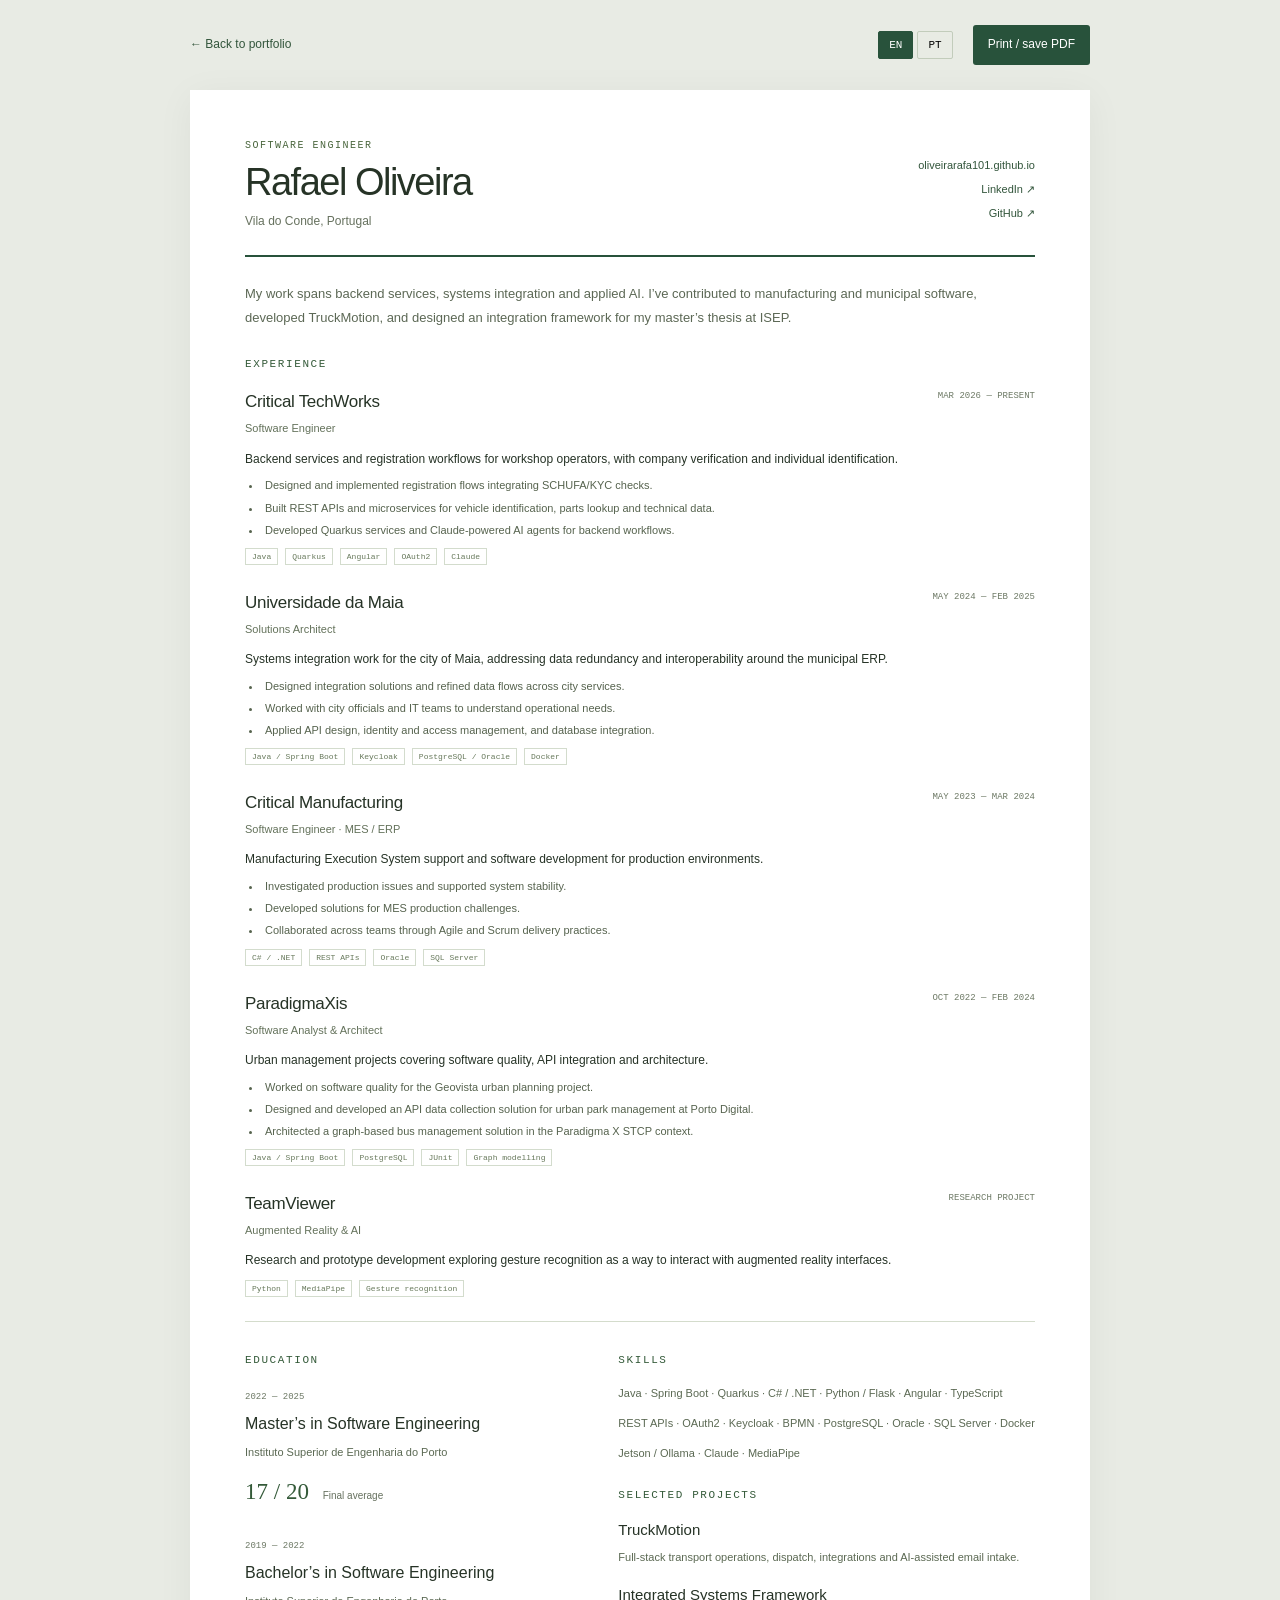
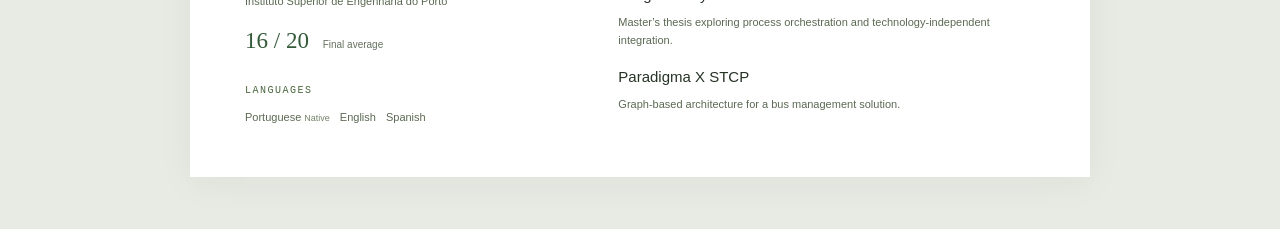
==== resume.html @ ce2b5e7f "Enrich portfolio with career history, bilingual content and resume" ====
<!doctype html><html lang="en"><head><meta charset="utf-8"><meta name="viewport" content="width=device-width,initial-scale=1"><meta name="robots" content="noindex"><title>Rafael Oliveira · Professional profile</title><link rel="icon" href="./assets/favicon.svg"><link rel="stylesheet" href="./resume.css"><script src="./i18n.js" defer></script><script src="./resume.js" defer></script></head><body><div class="resume-toolbar"><a href="./index.html">← <span>Back to portfolio</span></a><div class="language-control" role="group" aria-label="Language"><button data-language="en" aria-pressed="true">EN</button><button data-language="pt" aria-pressed="false">PT</button></div><button id="print-resume">Print / save PDF</button></div><main class="resume-sheet"><header class="resume-heading"><div><p class="micro">SOFTWARE ENGINEER</p><h1>Rafael Oliveira</h1><p>Vila do Conde, Portugal</p></div><div class="resume-links"><a href="https://oliveirarafa101.github.io">oliveirarafa101.github.io</a><a href="https://www.linkedin.com/in/rafael-oliveira-3a3119241/">LinkedIn ↗</a><a href="https://github.com/oliveirarafa101">GitHub ↗</a></div></header><p class="resume-intro">My work spans backend services, systems integration and applied AI. I’ve contributed to manufacturing and municipal software, developed TruckMotion, and designed an integration framework for my master’s thesis at ISEP.</p><section><h2>EXPERIENCE</h2><article class="resume-role"><header><span class="role-date">MAR 2026 — PRESENT</span><span class="role-title"><strong>Critical TechWorks</strong><span>Software Engineer</span></span></header><div class="role-body"><p>Backend services and registration workflows for workshop operators, with company verification and individual identification.</p><ul><li>Designed and implemented registration flows integrating SCHUFA/KYC checks.</li><li>Built REST APIs and microservices for vehicle identification, parts lookup and technical data.</li><li>Developed Quarkus services and Claude-powered AI agents for backend workflows.</li></ul><div class="tags"><span>Java</span><span>Quarkus</span><span>Angular</span><span>OAuth2</span><span>Claude</span></div></div></article><article class="resume-role"><header><span class="role-date">MAY 2024 — FEB 2025</span><span class="role-title"><strong>Universidade da Maia</strong><span>Solutions Architect</span></span></header><div class="role-body"><p>Systems integration work for the city of Maia, addressing data redundancy and interoperability around the municipal ERP.</p><ul><li>Designed integration solutions and refined data flows across city services.</li><li>Worked with city officials and IT teams to understand operational needs.</li><li>Applied API design, identity and access management, and database integration.</li></ul><div class="tags"><span>Java / Spring Boot</span><span>Keycloak</span><span>PostgreSQL / Oracle</span><span>Docker</span></div></div></article><article class="resume-role"><header><span class="role-date">MAY 2023 — MAR 2024</span><span class="role-title"><strong>Critical Manufacturing</strong><span>Software Engineer · MES / ERP</span></span></header><div class="role-body"><p>Manufacturing Execution System support and software development for production environments.</p><ul><li>Investigated production issues and supported system stability.</li><li>Developed solutions for MES production challenges.</li><li>Collaborated across teams through Agile and Scrum delivery practices.</li></ul><div class="tags"><span>C# / .NET</span><span>REST APIs</span><span>Oracle</span><span>SQL Server</span></div></div></article><article class="resume-role"><header><span class="role-date">OCT 2022 — FEB 2024</span><span class="role-title"><strong>ParadigmaXis</strong><span>Software Analyst & Architect</span></span></header><div class="role-body"><p>Urban management projects covering software quality, API integration and architecture.</p><ul><li>Worked on software quality for the Geovista urban planning project.</li><li>Designed and developed an API data collection solution for urban park management at Porto Digital.</li><li>Architected a graph-based bus management solution in the Paradigma X STCP context.</li></ul><div class="tags"><span>Java / Spring Boot</span><span>PostgreSQL</span><span>JUnit</span><span>Graph modelling</span></div></div></article><article class="resume-role"><header><span class="role-date">RESEARCH PROJECT</span><span class="role-title"><strong>TeamViewer</strong><span>Augmented Reality & AI</span></span></header><div class="role-body"><p>Research and prototype development exploring gesture recognition as a way to interact with augmented reality interfaces.</p><div class="tags"><span>Python</span><span>MediaPipe</span><span>Gesture recognition</span></div></div></article></section><div class="resume-bottom"><section class="education"><h2>EDUCATION</h2><p class="micro">ACADEMIC FOUNDATION</p><article><span class="education-date">2022 — 2025</span><h3>Master’s in Software Engineering</h3><p>Instituto Superior de Engenharia do Porto</p><span class="grade">17 / 20 <small>Final average</small></span></article><article><span class="education-date">2019 — 2022</span><h3>Bachelor’s in Software Engineering</h3><p>Instituto Superior de Engenharia do Porto</p><span class="grade">16 / 20 <small>Final average</small></span></article><div class="language-list"><span class="micro">LANGUAGES</span><p>Portuguese <small>Native</small></p><p>English</p><p>Spanish</p></div></section><section><h2>SKILLS</h2><p>Java · Spring Boot · Quarkus · C# / .NET · Python / Flask · Angular · TypeScript</p><p>REST APIs · OAuth2 · Keycloak · BPMN · PostgreSQL · Oracle · SQL Server · Docker</p><p>Jetson / Ollama · Claude · MediaPipe</p><h2>SELECTED PROJECTS</h2><h3>TruckMotion</h3><p>Full-stack transport operations, dispatch, integrations and AI-assisted email intake.</p><h3>Integrated Systems Framework</h3><p>Master’s thesis exploring process orchestration and technology-independent integration.</p><h3>Paradigma X STCP</h3><p>Graph-based architecture for a bus management solution.</p></section></div></main></body></html>
---- resume.css ----
*{box-sizing:border-box}body{margin:0;background:#e8ebe4;color:#263326;font-family:Arial,sans-serif;line-height:1.65;font-size:13px}a{color:#32553b;text-decoration:none}button{font:inherit;cursor:pointer}a:focus-visible,button:focus-visible{outline:3px solid #638c48;outline-offset:4px}.resume-toolbar{width:min(900px,calc(100% - 32px));margin:25px auto;display:flex;align-items:center;gap:20px;font-size:12px}.resume-toolbar>a{margin-right:auto}.resume-toolbar>button{background:#28523b;color:#fff;border:0;border-radius:3px;padding:10px 15px}.language-control{display:flex;gap:4px}.language-control button{font:11px monospace;background:transparent;border:1px solid #c2ccbb;border-radius:2px;padding:7px 10px}.language-control button[aria-pressed=true]{background:#28523b;color:#fff;border-color:#28523b}.resume-sheet{max-width:900px;margin:0 auto 50px;background:#fff;padding:50px 55px;box-shadow:0 6px 35px #20311a0d}.resume-heading{display:flex;align-items:center;justify-content:space-between;gap:30px;border-bottom:2px solid #28523b;padding-bottom:23px}.micro{font:10px monospace;letter-spacing:1.5px;color:#49653c}.resume-heading h1{font-size:38px;letter-spacing:-1.5px;line-height:1.15;font-weight:400;margin:10px 0 8px}.resume-heading p{margin:0}.resume-heading>div>p:last-child{font-size:12px;color:#66715e}.resume-links{text-align:right;font-size:11px}.resume-links a{display:block;margin-top:6px}.resume-intro{margin:25px 0 28px;font-size:13px;line-height:1.85;color:#5c6855}h2{font:11px monospace;letter-spacing:1.6px;margin:27px 0 18px;color:#345a39}.resume-role{margin-bottom:24px;break-inside:avoid}.resume-role>header{display:flex;flex-direction:row-reverse;justify-content:space-between;gap:20px;align-items:start}.role-date{font:9px monospace;color:#6d7965;margin-top:3px;white-space:nowrap}.role-title strong{font-weight:400;font-size:17px;letter-spacing:-.3px}.role-title>span{display:block;font-size:11px;color:#64725b;margin-top:3px}.role-body p{font-size:12px;margin:12px 0 7px}.role-body ul{margin:5px 0 0;padding-left:17px;font-size:11px;color:#56634e}.role-body li{margin-bottom:4px;padding-left:3px}.tags{display:flex;flex-wrap:wrap;gap:7px;margin-top:9px}.tags span{font:8px monospace;color:#66785a;border:1px solid #d3dccd;padding:3px 6px}.resume-bottom{display:grid;grid-template-columns:1fr 1.25fr;gap:40px;border-top:1px solid #d4dccc;padding-top:5px}.resume-bottom h3{font-weight:400;font-size:15px;line-height:1.4;margin:17px 0 7px}.resume-bottom p{font-size:11px;color:#5b6953;margin:8px 0 12px}.education>.micro{display:none}.education article{break-inside:avoid;margin-bottom:22px}.education-date{font:9px monospace;color:#6d7965}.education h3{font-size:16px;margin-top:8px}.education article p{margin-top:6px}.grade{font-family:Georgia,serif;font-size:23px;color:#345a39}.grade small{font:10px Arial,sans-serif;margin-left:8px;color:#66715f}.language-list{margin-top:25px}.language-list p{display:inline;margin-right:10px}.language-list>.micro{display:block;margin-bottom:10px}.language-list small{font-size:9px;color:#738169}
@media(max-width:620px){.resume-sheet{padding:30px 23px}.resume-toolbar{gap:10px;flex-wrap:wrap}.resume-toolbar>button{font-size:11px}.resume-heading{display:block}.resume-heading h1{font-size:33px}.resume-links{margin-top:18px;text-align:left;display:flex;flex-wrap:wrap;gap:12px}.resume-role>header{display:block}.role-date{display:block;margin-bottom:8px}.resume-bottom{grid-template-columns:1fr;gap:0}.resume-intro{font-size:12px}}
@page{size:A4;margin:15mm}
@media print{body{background:white;color:#111;font-size:10px}.resume-toolbar{display:none}.resume-sheet{max-width:none;margin:0;padding:0;box-shadow:none}.resume-heading{padding-bottom:14px}.resume-heading h1{font-size:30px}.resume-intro{font-size:10.5px;margin:16px 0 20px}.resume-role{margin-bottom:19px}.role-body p{font-size:10px;margin-top:8px}.role-body ul{font-size:9.5px}.role-title strong{font-size:14px}.role-title>span{font-size:10px}.role-date{font-size:8px}.tags span{font-size:7px}.resume-bottom{break-before:page;gap:30px;border:0}.resume-bottom p{font-size:10px}.resume-bottom h3{font-size:14px}.resume-bottom h2{margin-top:10px}.resume-heading{display:flex}.resume-links{display:block;text-align:right}.resume-role>header{display:flex}.resume-bottom{display:grid;grid-template-columns:1fr 1.25fr}a{color:#111}}
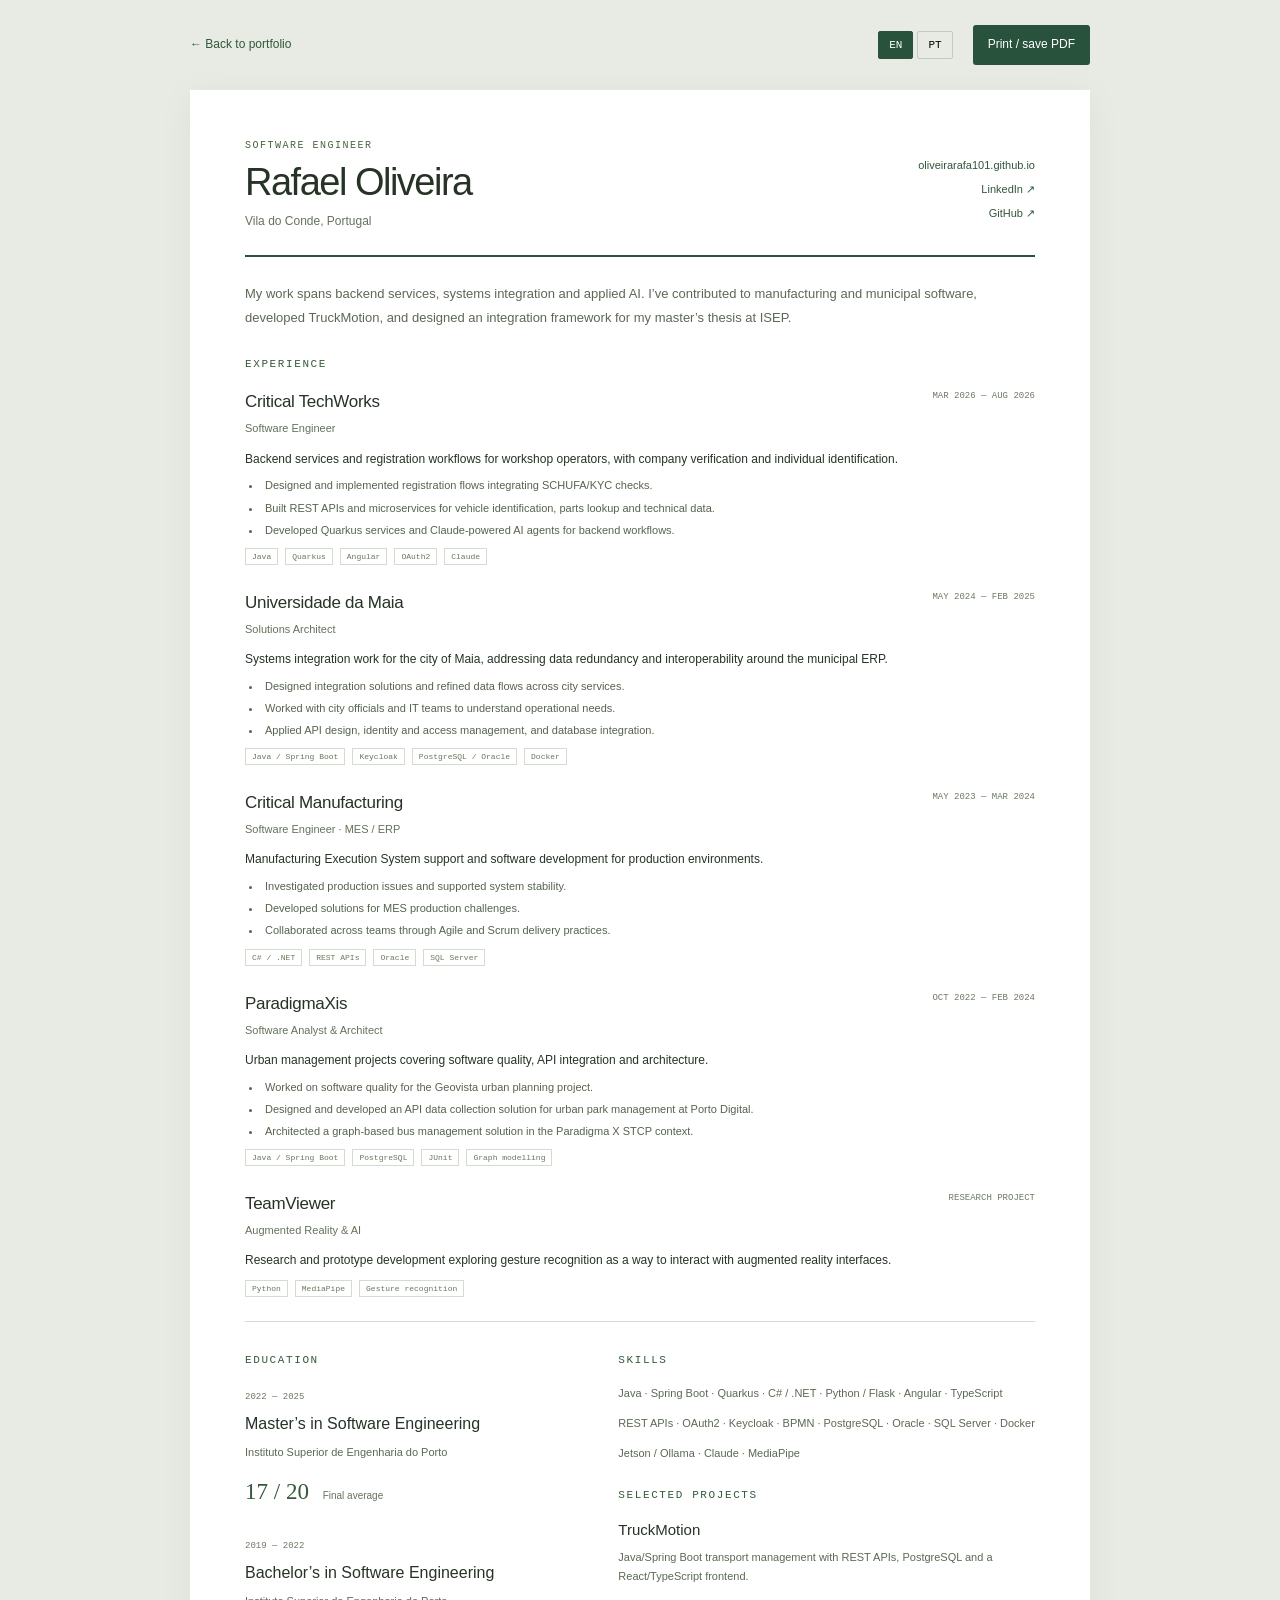
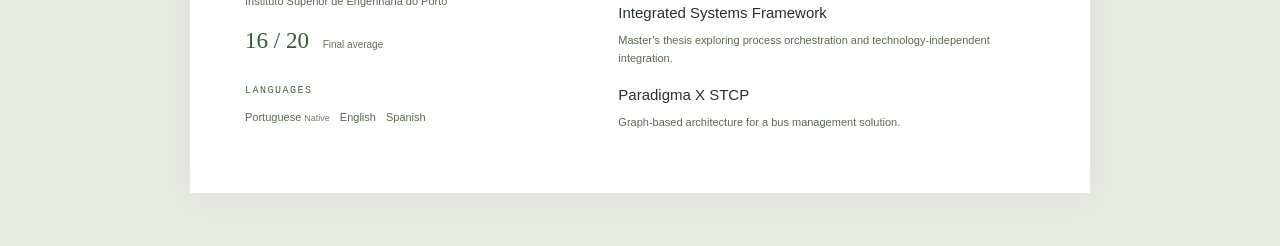
==== commit cb8c2877: "Correct TruckMotion Java stack and employment dates" ====
--- a/resume.html
+++ b/resume.html
@@ -1 +1 @@
-<!doctype html><html lang="en"><head><meta charset="utf-8"><meta name="viewport" content="width=device-width,initial-scale=1"><meta name="robots" content="noindex"><title>Rafael Oliveira · Professional profile</title><link rel="icon" href="./assets/favicon.svg"><link rel="stylesheet" href="./resume.css"><script src="./i18n.js" defer></script><script src="./resume.js" defer></script></head><body><div class="resume-toolbar"><a href="./index.html">← <span>Back to portfolio</span></a><div class="language-control" role="group" aria-label="Language"><button data-language="en" aria-pressed="true">EN</button><button data-language="pt" aria-pressed="false">PT</button></div><button id="print-resume">Print / save PDF</button></div><main class="resume-sheet"><header class="resume-heading"><div><p class="micro">SOFTWARE ENGINEER</p><h1>Rafael Oliveira</h1><p>Vila do Conde, Portugal</p></div><div class="resume-links"><a href="https://oliveirarafa101.github.io">oliveirarafa101.github.io</a><a href="https://www.linkedin.com/in/rafael-oliveira-3a3119241/">LinkedIn ↗</a><a href="https://github.com/oliveirarafa101">GitHub ↗</a></div></header><p class="resume-intro">My work spans backend services, systems integration and applied AI. I’ve contributed to manufacturing and municipal software, developed TruckMotion, and designed an integration framework for my master’s thesis at ISEP.</p><section><h2>EXPERIENCE</h2><article class="resume-role"><header><span class="role-date">MAR 2026 — PRESENT</span><span class="role-title"><strong>Critical TechWorks</strong><span>Software Engineer</span></span></header><div class="role-body"><p>Backend services and registration workflows for workshop operators, with company verification and individual identification.</p><ul><li>Designed and implemented registration flows integrating SCHUFA/KYC checks.</li><li>Built REST APIs and microservices for vehicle identification, parts lookup and technical data.</li><li>Developed Quarkus services and Claude-powered AI agents for backend workflows.</li></ul><div class="tags"><span>Java</span><span>Quarkus</span><span>Angular</span><span>OAuth2</span><span>Claude</span></div></div></article><article class="resume-role"><header><span class="role-date">MAY 2024 — FEB 2025</span><span class="role-title"><strong>Universidade da Maia</strong><span>Solutions Architect</span></span></header><div class="role-body"><p>Systems integration work for the city of Maia, addressing data redundancy and interoperability around the municipal ERP.</p><ul><li>Designed integration solutions and refined data flows across city services.</li><li>Worked with city officials and IT teams to understand operational needs.</li><li>Applied API design, identity and access management, and database integration.</li></ul><div class="tags"><span>Java / Spring Boot</span><span>Keycloak</span><span>PostgreSQL / Oracle</span><span>Docker</span></div></div></article><article class="resume-role"><header><span class="role-date">MAY 2023 — MAR 2024</span><span class="role-title"><strong>Critical Manufacturing</strong><span>Software Engineer · MES / ERP</span></span></header><div class="role-body"><p>Manufacturing Execution System support and software development for production environments.</p><ul><li>Investigated production issues and supported system stability.</li><li>Developed solutions for MES production challenges.</li><li>Collaborated across teams through Agile and Scrum delivery practices.</li></ul><div class="tags"><span>C# / .NET</span><span>REST APIs</span><span>Oracle</span><span>SQL Server</span></div></div></article><article class="resume-role"><header><span class="role-date">OCT 2022 — FEB 2024</span><span class="role-title"><strong>ParadigmaXis</strong><span>Software Analyst & Architect</span></span></header><div class="role-body"><p>Urban management projects covering software quality, API integration and architecture.</p><ul><li>Worked on software quality for the Geovista urban planning project.</li><li>Designed and developed an API data collection solution for urban park management at Porto Digital.</li><li>Architected a graph-based bus management solution in the Paradigma X STCP context.</li></ul><div class="tags"><span>Java / Spring Boot</span><span>PostgreSQL</span><span>JUnit</span><span>Graph modelling</span></div></div></article><article class="resume-role"><header><span class="role-date">RESEARCH PROJECT</span><span class="role-title"><strong>TeamViewer</strong><span>Augmented Reality & AI</span></span></header><div class="role-body"><p>Research and prototype development exploring gesture recognition as a way to interact with augmented reality interfaces.</p><div class="tags"><span>Python</span><span>MediaPipe</span><span>Gesture recognition</span></div></div></article></section><div class="resume-bottom"><section class="education"><h2>EDUCATION</h2><p class="micro">ACADEMIC FOUNDATION</p><article><span class="education-date">2022 — 2025</span><h3>Master’s in Software Engineering</h3><p>Instituto Superior de Engenharia do Porto</p><span class="grade">17 / 20 <small>Final average</small></span></article><article><span class="education-date">2019 — 2022</span><h3>Bachelor’s in Software Engineering</h3><p>Instituto Superior de Engenharia do Porto</p><span class="grade">16 / 20 <small>Final average</small></span></article><div class="language-list"><span class="micro">LANGUAGES</span><p>Portuguese <small>Native</small></p><p>English</p><p>Spanish</p></div></section><section><h2>SKILLS</h2><p>Java · Spring Boot · Quarkus · C# / .NET · Python / Flask · Angular · TypeScript</p><p>REST APIs · OAuth2 · Keycloak · BPMN · PostgreSQL · Oracle · SQL Server · Docker</p><p>Jetson / Ollama · Claude · MediaPipe</p><h2>SELECTED PROJECTS</h2><h3>TruckMotion</h3><p>Full-stack transport operations, dispatch, integrations and AI-assisted email intake.</p><h3>Integrated Systems Framework</h3><p>Master’s thesis exploring process orchestration and technology-independent integration.</p><h3>Paradigma X STCP</h3><p>Graph-based architecture for a bus management solution.</p></section></div></main></body></html>+<!doctype html><html lang="en"><head><meta charset="utf-8"><meta name="viewport" content="width=device-width,initial-scale=1"><meta name="robots" content="noindex"><title>Rafael Oliveira · Professional profile</title><link rel="icon" href="./assets/favicon.svg"><link rel="stylesheet" href="./resume.css"><script src="./i18n.js" defer></script><script src="./resume.js" defer></script></head><body><div class="resume-toolbar"><a href="./index.html">← <span>Back to portfolio</span></a><div class="language-control" role="group" aria-label="Language"><button data-language="en" aria-pressed="true">EN</button><button data-language="pt" aria-pressed="false">PT</button></div><button id="print-resume">Print / save PDF</button></div><main class="resume-sheet"><header class="resume-heading"><div><p class="micro">SOFTWARE ENGINEER</p><h1>Rafael Oliveira</h1><p>Vila do Conde, Portugal</p></div><div class="resume-links"><a href="https://oliveirarafa101.github.io">oliveirarafa101.github.io</a><a href="https://www.linkedin.com/in/rafael-oliveira-3a3119241/">LinkedIn ↗</a><a href="https://github.com/oliveirarafa101">GitHub ↗</a></div></header><p class="resume-intro">My work spans backend services, systems integration and applied AI. I’ve contributed to manufacturing and municipal software, developed TruckMotion, and designed an integration framework for my master’s thesis at ISEP.</p><section><h2>EXPERIENCE</h2><article class="resume-role"><header><span class="role-date">MAR 2026 — AUG 2026</span><span class="role-title"><strong>Critical TechWorks</strong><span>Software Engineer</span></span></header><div class="role-body"><p>Backend services and registration workflows for workshop operators, with company verification and individual identification.</p><ul><li>Designed and implemented registration flows integrating SCHUFA/KYC checks.</li><li>Built REST APIs and microservices for vehicle identification, parts lookup and technical data.</li><li>Developed Quarkus services and Claude-powered AI agents for backend workflows.</li></ul><div class="tags"><span>Java</span><span>Quarkus</span><span>Angular</span><span>OAuth2</span><span>Claude</span></div></div></article><article class="resume-role"><header><span class="role-date">MAY 2024 — FEB 2025</span><span class="role-title"><strong>Universidade da Maia</strong><span>Solutions Architect</span></span></header><div class="role-body"><p>Systems integration work for the city of Maia, addressing data redundancy and interoperability around the municipal ERP.</p><ul><li>Designed integration solutions and refined data flows across city services.</li><li>Worked with city officials and IT teams to understand operational needs.</li><li>Applied API design, identity and access management, and database integration.</li></ul><div class="tags"><span>Java / Spring Boot</span><span>Keycloak</span><span>PostgreSQL / Oracle</span><span>Docker</span></div></div></article><article class="resume-role"><header><span class="role-date">MAY 2023 — MAR 2024</span><span class="role-title"><strong>Critical Manufacturing</strong><span>Software Engineer · MES / ERP</span></span></header><div class="role-body"><p>Manufacturing Execution System support and software development for production environments.</p><ul><li>Investigated production issues and supported system stability.</li><li>Developed solutions for MES production challenges.</li><li>Collaborated across teams through Agile and Scrum delivery practices.</li></ul><div class="tags"><span>C# / .NET</span><span>REST APIs</span><span>Oracle</span><span>SQL Server</span></div></div></article><article class="resume-role"><header><span class="role-date">OCT 2022 — FEB 2024</span><span class="role-title"><strong>ParadigmaXis</strong><span>Software Analyst & Architect</span></span></header><div class="role-body"><p>Urban management projects covering software quality, API integration and architecture.</p><ul><li>Worked on software quality for the Geovista urban planning project.</li><li>Designed and developed an API data collection solution for urban park management at Porto Digital.</li><li>Architected a graph-based bus management solution in the Paradigma X STCP context.</li></ul><div class="tags"><span>Java / Spring Boot</span><span>PostgreSQL</span><span>JUnit</span><span>Graph modelling</span></div></div></article><article class="resume-role"><header><span class="role-date">RESEARCH PROJECT</span><span class="role-title"><strong>TeamViewer</strong><span>Augmented Reality & AI</span></span></header><div class="role-body"><p>Research and prototype development exploring gesture recognition as a way to interact with augmented reality interfaces.</p><div class="tags"><span>Python</span><span>MediaPipe</span><span>Gesture recognition</span></div></div></article></section><div class="resume-bottom"><section class="education"><h2>EDUCATION</h2><p class="micro">ACADEMIC FOUNDATION</p><article><span class="education-date">2022 — 2025</span><h3>Master’s in Software Engineering</h3><p>Instituto Superior de Engenharia do Porto</p><span class="grade">17 / 20 <small>Final average</small></span></article><article><span class="education-date">2019 — 2022</span><h3>Bachelor’s in Software Engineering</h3><p>Instituto Superior de Engenharia do Porto</p><span class="grade">16 / 20 <small>Final average</small></span></article><div class="language-list"><span class="micro">LANGUAGES</span><p>Portuguese <small>Native</small></p><p>English</p><p>Spanish</p></div></section><section><h2>SKILLS</h2><p>Java · Spring Boot · Quarkus · C# / .NET · Python / Flask · Angular · TypeScript</p><p>REST APIs · OAuth2 · Keycloak · BPMN · PostgreSQL · Oracle · SQL Server · Docker</p><p>Jetson / Ollama · Claude · MediaPipe</p><h2>SELECTED PROJECTS</h2><h3>TruckMotion</h3><p>Java/Spring Boot transport management with REST APIs, PostgreSQL and a React/TypeScript frontend.</p><h3>Integrated Systems Framework</h3><p>Master’s thesis exploring process orchestration and technology-independent integration.</p><h3>Paradigma X STCP</h3><p>Graph-based architecture for a bus management solution.</p></section></div></main></body></html>
